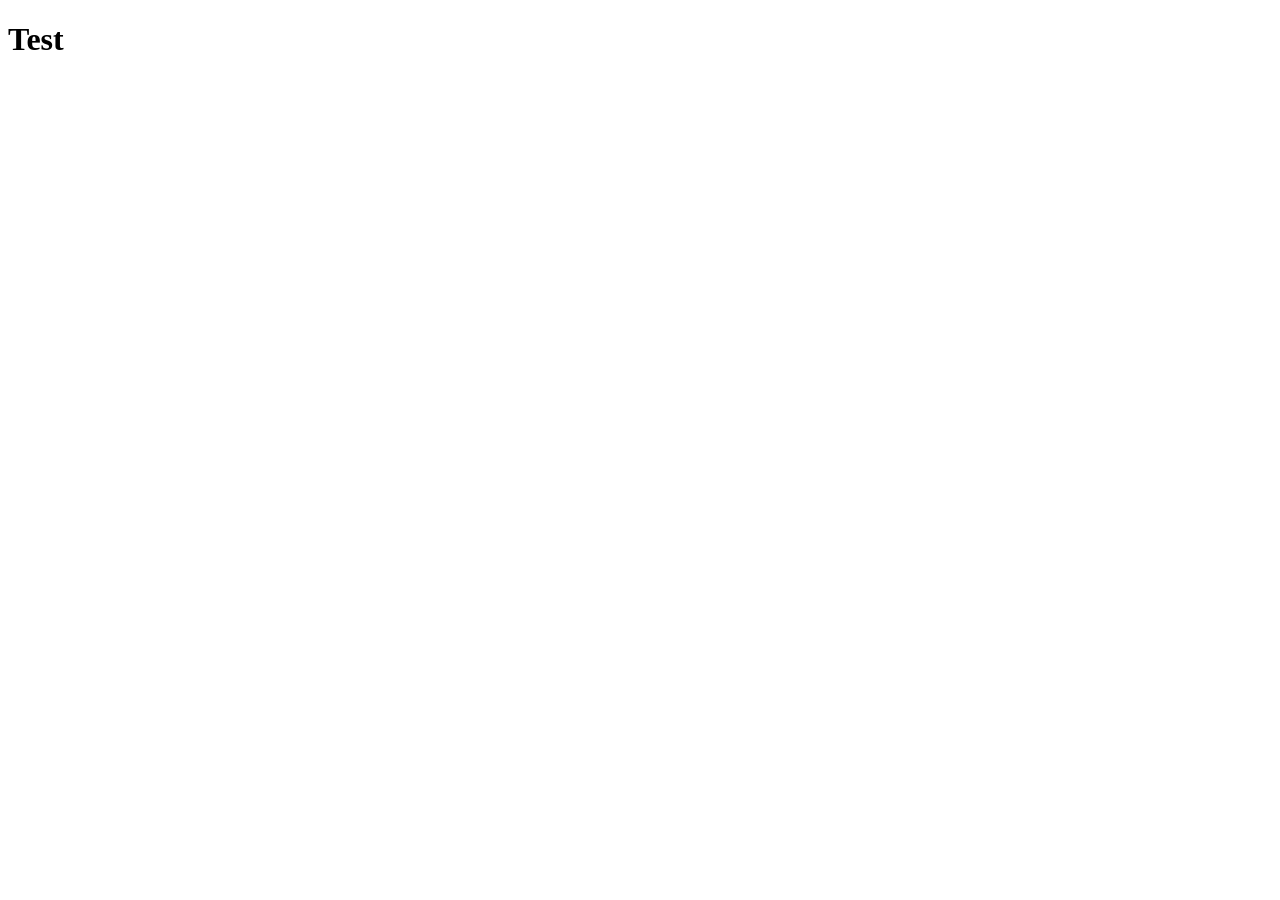
==== index.html @ 747d9a27 "Add initial HTML structure for the website" ====
<!DOCTYPE html>
<html lang="en">
<head>
    <meta charset="UTF-8">
    <meta name="viewport" content="width=device-width, initial-scale=1.0">
    <title>Website</title>
    <link rel="stylesheet" href="style.css">
</head>
<body>
    <h1>Test</h1>
    <script src="script.js"></script>
</body>
</html>
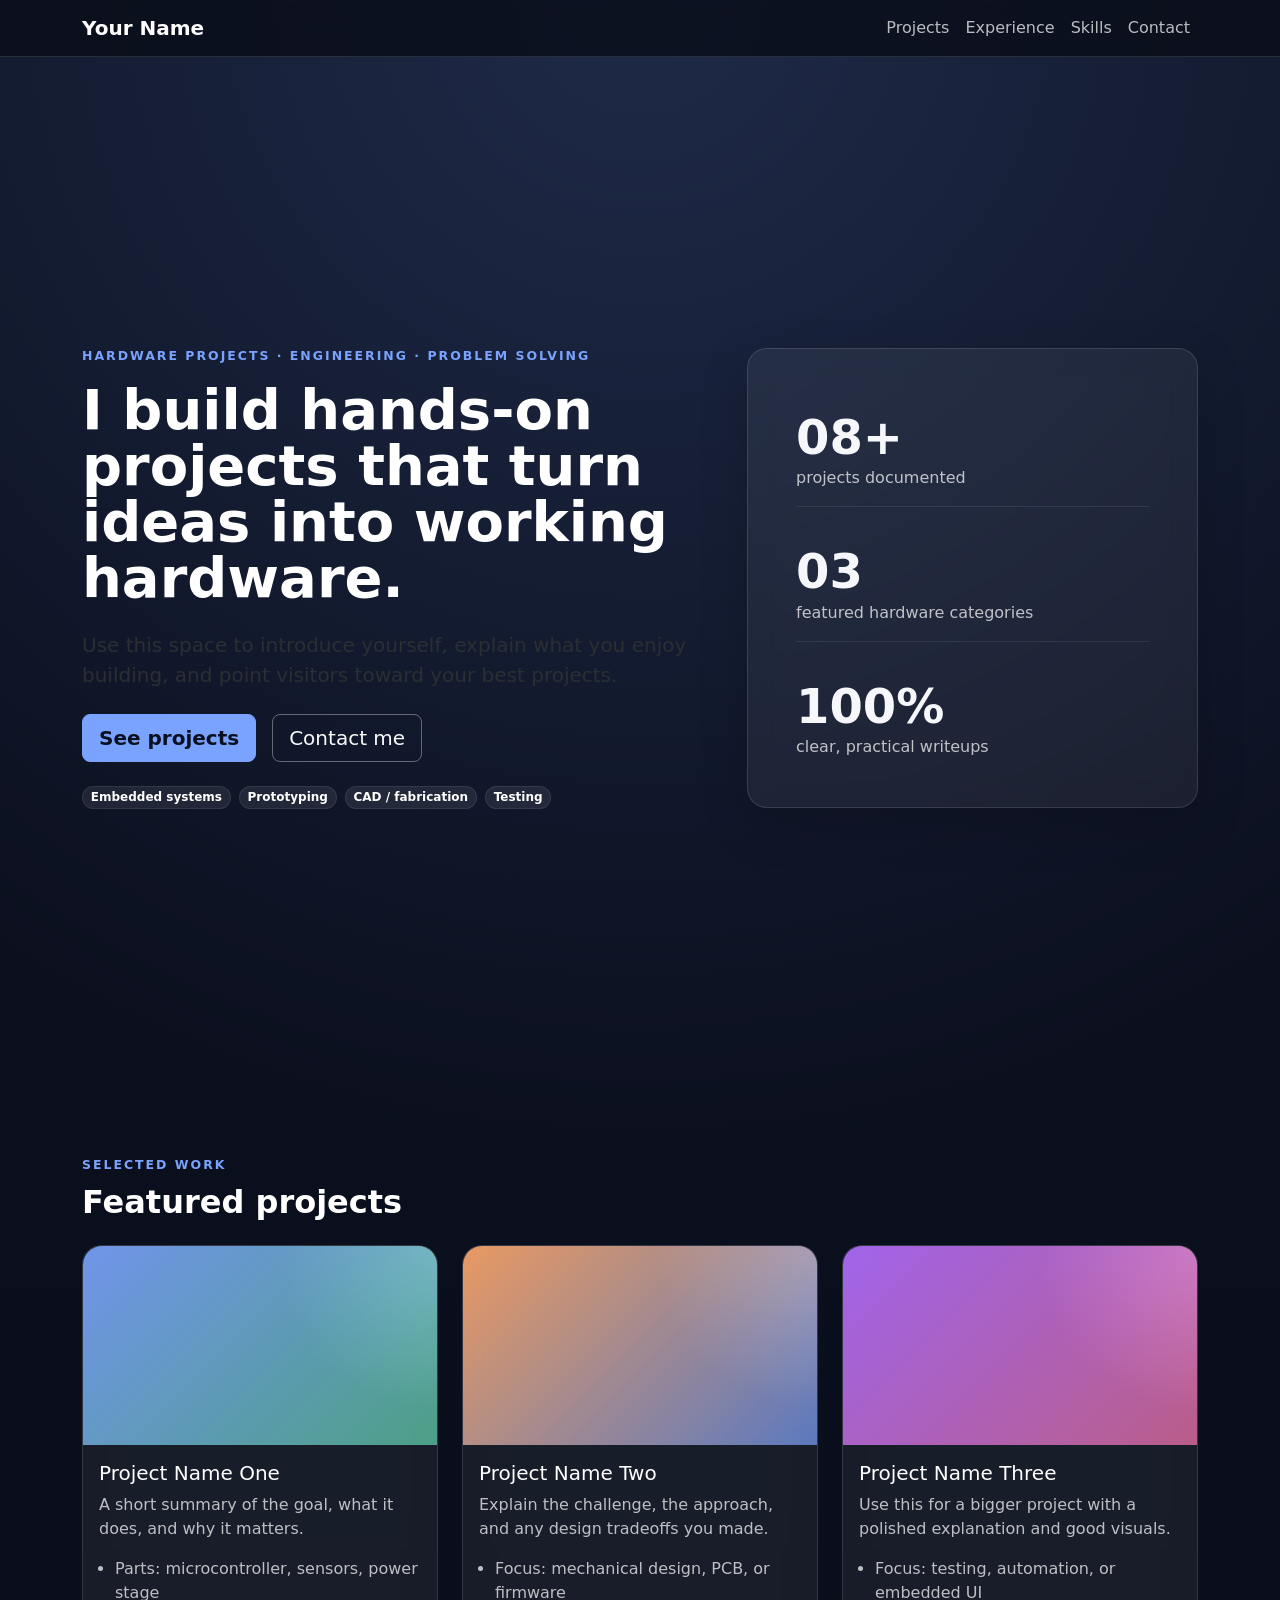
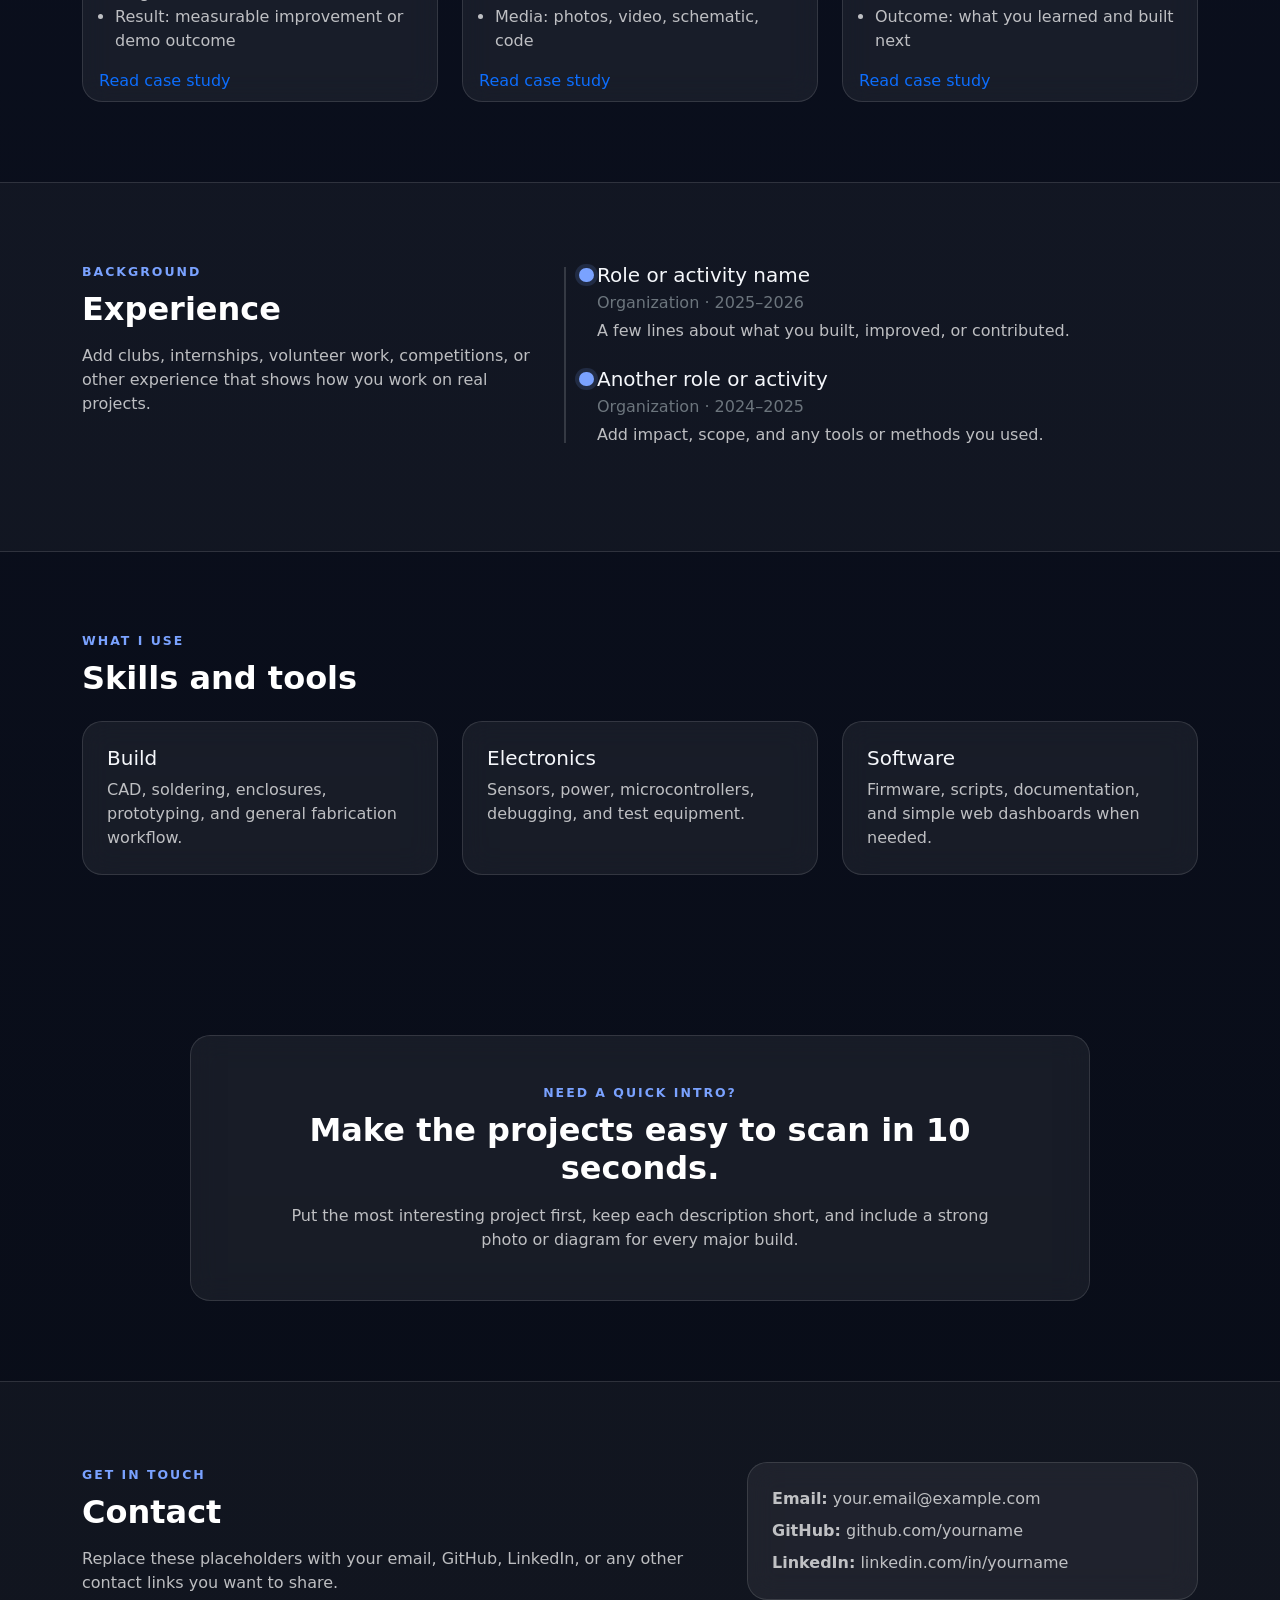
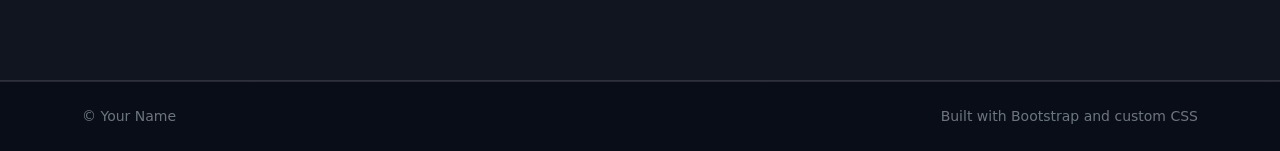
==== commit 70573c47: "Got main template." ====
--- a/index.html
+++ b/index.html
@@ -1,13 +1,253 @@
-<!DOCTYPE html>
+<!doctype html>
 <html lang="en">
+
 <head>
-    <meta charset="UTF-8">
-    <meta name="viewport" content="width=device-width, initial-scale=1.0">
-    <title>Website</title>
-    <link rel="stylesheet" href="style.css">
+  <meta charset="utf-8">
+  <meta name="viewport" content="width=device-width, initial-scale=1">
+  <meta name="description" content="Hardware portfolio template built with Bootstrap">
+  <title>Your Name | Hardware Portfolio</title>
+
+  <link href="https://cdn.jsdelivr.net/npm/bootstrap@5.3.8/dist/css/bootstrap.min.css" rel="stylesheet"
+    integrity="sha384-sRIl4kxILFvY47J16cr9ZwB07vP4J8+LH7qKQnuqkuIAvNWLzeN8tE5YBujZqJLB" crossorigin="anonymous">
+  <link rel="stylesheet" href="style.css">
 </head>
-<body>
-    <h1>Test</h1>
-    <script src="script.js"></script>
+
+<body data-bs-spy="scroll" data-bs-target="#mainNav" data-bs-offset="96" tabindex="0">
+
+  <nav id="mainNav" class="navbar navbar-expand-lg navbar-dark fixed-top portfolio-nav">
+    <div class="container">
+      <a class="navbar-brand fw-semibold" href="#home">Your Name</a>
+      <button class="navbar-toggler" type="button" data-bs-toggle="collapse" data-bs-target="#navMenu"
+        aria-controls="navMenu" aria-expanded="false" aria-label="Toggle navigation">
+        <span class="navbar-toggler-icon"></span>
+      </button>
+      <div class="collapse navbar-collapse" id="navMenu">
+        <ul class="navbar-nav ms-auto mb-2 mb-lg-0">
+          <li class="nav-item"><a class="nav-link" href="#projects">Projects</a></li>
+          <li class="nav-item"><a class="nav-link" href="#experience">Experience</a></li>
+          <li class="nav-item"><a class="nav-link" href="#skills">Skills</a></li>
+          <li class="nav-item"><a class="nav-link" href="#contact">Contact</a></li>
+        </ul>
+      </div>
+    </div>
+  </nav>
+
+  <header id="home" class="hero-section">
+    <div class="container py-5">
+      <div class="row align-items-center min-vh-100 py-5">
+        <div class="col-lg-7">
+          <p class="eyebrow mb-3">Hardware projects · engineering · problem solving</p>
+          <h1 class="display-4 fw-bold lh-1 mb-4">I build hands-on projects that turn ideas into working hardware.</h1>
+          <p class="lead text-secondary-emphasis mb-4">
+            Use this space to introduce yourself, explain what you enjoy building, and point visitors toward your best
+            projects.
+          </p>
+          <div class="d-flex flex-wrap gap-3">
+            <a class="btn btn-primary btn-lg" href="#projects">See projects</a>
+            <a class="btn btn-outline-light btn-lg" href="#contact">Contact me</a>
+          </div>
+          <div class="mt-4 d-flex flex-wrap gap-2">
+            <span class="badge rounded-pill text-bg-dark-soft">Embedded systems</span>
+            <span class="badge rounded-pill text-bg-dark-soft">Prototyping</span>
+            <span class="badge rounded-pill text-bg-dark-soft">CAD / fabrication</span>
+            <span class="badge rounded-pill text-bg-dark-soft">Testing</span>
+          </div>
+        </div>
+        <div class="col-lg-5 mt-5 mt-lg-0">
+          <div class="hero-card p-4 p-md-5 shadow-lg">
+            <div class="mini-stat mb-4">
+              <div class="mini-stat-number">08+</div>
+              <div class="mini-stat-label">projects documented</div>
+            </div>
+            <div class="mini-stat mb-4">
+              <div class="mini-stat-number">03</div>
+              <div class="mini-stat-label">featured hardware categories</div>
+            </div>
+            <div class="mini-stat">
+              <div class="mini-stat-number">100%</div>
+              <div class="mini-stat-label">clear, practical writeups</div>
+            </div>
+          </div>
+        </div>
+      </div>
+    </div>
+  </header>
+
+  <main>
+    <section id="projects" class="section-pad">
+      <div class="container">
+        <div class="section-heading mb-4">
+          <p class="section-kicker mb-2">Selected work</p>
+          <h2 class="fw-bold mb-0">Featured projects</h2>
+        </div>
+
+        <div class="row g-4">
+          <div class="col-md-6 col-lg-4">
+            <article class="card h-100 project-card">
+              <div class="project-thumb thumb-1"></div>
+              <div class="card-body">
+                <h3 class="h5 card-title">Project Name One</h3>
+                <p class="card-text">A short summary of the goal, what it does, and why it matters.</p>
+                <ul class="project-meta">
+                  <li>Parts: microcontroller, sensors, power stage</li>
+                  <li>Result: measurable improvement or demo outcome</li>
+                </ul>
+              </div>
+              <div class="card-footer bg-transparent border-0 pt-0">
+                <a href="#" class="stretched-link text-decoration-none">Read case study</a>
+              </div>
+            </article>
+          </div>
+
+          <div class="col-md-6 col-lg-4">
+            <article class="card h-100 project-card">
+              <div class="project-thumb thumb-2"></div>
+              <div class="card-body">
+                <h3 class="h5 card-title">Project Name Two</h3>
+                <p class="card-text">Explain the challenge, the approach, and any design tradeoffs you made.</p>
+                <ul class="project-meta">
+                  <li>Focus: mechanical design, PCB, or firmware</li>
+                  <li>Media: photos, video, schematic, code</li>
+                </ul>
+              </div>
+              <div class="card-footer bg-transparent border-0 pt-0">
+                <a href="#" class="stretched-link text-decoration-none">Read case study</a>
+              </div>
+            </article>
+          </div>
+
+          <div class="col-md-6 col-lg-4">
+            <article class="card h-100 project-card">
+              <div class="project-thumb thumb-3"></div>
+              <div class="card-body">
+                <h3 class="h5 card-title">Project Name Three</h3>
+                <p class="card-text">Use this for a bigger project with a polished explanation and good visuals.</p>
+                <ul class="project-meta">
+                  <li>Focus: testing, automation, or embedded UI</li>
+                  <li>Outcome: what you learned and built next</li>
+                </ul>
+              </div>
+              <div class="card-footer bg-transparent border-0 pt-0">
+                <a href="#" class="stretched-link text-decoration-none">Read case study</a>
+              </div>
+            </article>
+          </div>
+        </div>
+      </div>
+    </section>
+
+    <section id="experience" class="section-pad section-muted">
+      <div class="container">
+        <div class="row g-4 align-items-start">
+          <div class="col-lg-5">
+            <div class="section-heading mb-3">
+              <p class="section-kicker mb-2">Background</p>
+              <h2 class="fw-bold mb-0">Experience</h2>
+            </div>
+            <p class="mb-0">
+              Add clubs, internships, volunteer work, competitions, or other experience that shows how you work on real
+              projects.
+            </p>
+          </div>
+          <div class="col-lg-7">
+            <div class="timeline">
+              <div class="timeline-item">
+                <div class="timeline-dot"></div>
+                <h3 class="h5 mb-1">Role or activity name</h3>
+                <p class="text-secondary mb-1">Organization · 2025–2026</p>
+                <p class="mb-0">A few lines about what you built, improved, or contributed.</p>
+              </div>
+              <div class="timeline-item">
+                <div class="timeline-dot"></div>
+                <h3 class="h5 mb-1">Another role or activity</h3>
+                <p class="text-secondary mb-1">Organization · 2024–2025</p>
+                <p class="mb-0">Add impact, scope, and any tools or methods you used.</p>
+              </div>
+            </div>
+          </div>
+        </div>
+      </div>
+    </section>
+
+    <section id="skills" class="section-pad">
+      <div class="container">
+        <div class="section-heading mb-4">
+          <p class="section-kicker mb-2">What I use</p>
+          <h2 class="fw-bold mb-0">Skills and tools</h2>
+        </div>
+
+        <div class="row g-4">
+          <div class="col-md-4">
+            <div class="info-card h-100 p-4">
+              <h3 class="h5">Build</h3>
+              <p class="mb-0">CAD, soldering, enclosures, prototyping, and general fabrication workflow.</p>
+            </div>
+          </div>
+          <div class="col-md-4">
+            <div class="info-card h-100 p-4">
+              <h3 class="h5">Electronics</h3>
+              <p class="mb-0">Sensors, power, microcontrollers, debugging, and test equipment.</p>
+            </div>
+          </div>
+          <div class="col-md-4">
+            <div class="info-card h-100 p-4">
+              <h3 class="h5">Software</h3>
+              <p class="mb-0">Firmware, scripts, documentation, and simple web dashboards when needed.</p>
+            </div>
+          </div>
+        </div>
+      </div>
+    </section>
+
+    <section class="section-pad section-cta">
+      <div class="container">
+        <div class="cta-box p-4 p-md-5 text-center">
+          <p class="section-kicker mb-2">Need a quick intro?</p>
+          <h2 class="fw-bold mb-3">Make the projects easy to scan in 10 seconds.</h2>
+          <p class="mb-0 mx-auto cta-text">
+            Put the most interesting project first, keep each description short, and include a strong photo or diagram
+            for every major build.
+          </p>
+        </div>
+      </div>
+    </section>
+
+    <section id="contact" class="section-pad section-muted">
+      <div class="container">
+        <div class="row g-4 align-items-center">
+          <div class="col-lg-7">
+            <div class="section-heading mb-3">
+              <p class="section-kicker mb-2">Get in touch</p>
+              <h2 class="fw-bold mb-0">Contact</h2>
+            </div>
+            <p class="mb-0">
+              Replace these placeholders with your email, GitHub, LinkedIn, or any other contact links you want to
+              share.
+            </p>
+          </div>
+          <div class="col-lg-5">
+            <div class="contact-card p-4">
+              <p class="mb-2"><strong>Email:</strong> your.email@example.com</p>
+              <p class="mb-2"><strong>GitHub:</strong> github.com/yourname</p>
+              <p class="mb-0"><strong>LinkedIn:</strong> linkedin.com/in/yourname</p>
+            </div>
+          </div>
+        </div>
+      </div>
+    </section>
+  </main>
+
+  <footer class="py-4">
+    <div class="container d-flex flex-column flex-md-row justify-content-between gap-2 small text-secondary">
+      <span>© <span id="year"></span> Your Name</span>
+      <span>Built with Bootstrap and custom CSS</span>
+    </div>
+  </footer>
+
+  <script src="https://cdn.jsdelivr.net/npm/bootstrap@5.3.8/dist/js/bootstrap.bundle.min.js"
+    integrity="sha384-FKyoEForCGlyvwx9Hj09JcYn3nv7wiPVlz7YYwJrWVcXK/BmnVDxM+D2scQbITxI"
+    crossorigin="anonymous"></script>
+  <script src="script.js"></script>
 </body>
+
 </html>
--- a/style.css
+++ b/style.css
@@ -0,0 +1,224 @@
+:root {
+  --page-bg: #0b1020;
+  --page-bg-soft: #11182d;
+  --card-bg: rgba(255, 255, 255, 0.06);
+  --card-border: rgba(255, 255, 255, 0.12);
+  --text-soft: rgba(255, 255, 255, 0.72);
+  --accent: #7aa2ff;
+}
+
+html {
+  scroll-behavior: smooth;
+}
+
+body {
+  background:
+    radial-gradient(circle at top, rgba(122, 162, 255, 0.18), transparent 34%),
+    linear-gradient(180deg, var(--page-bg) 0%, #090d18 100%);
+  color: #f5f7fb;
+}
+
+body::selection {
+  background: rgba(122, 162, 255, 0.35);
+}
+
+.portfolio-nav {
+  background: rgba(9, 13, 24, 0.8);
+  backdrop-filter: blur(12px);
+  border-bottom: 1px solid var(--card-border);
+}
+
+.portfolio-nav .nav-link {
+  color: var(--text-soft);
+}
+
+.portfolio-nav .nav-link:hover,
+.portfolio-nav .nav-link.active {
+  color: #fff;
+}
+
+.hero-section {
+  padding-top: 5rem;
+}
+
+.section-pad {
+  padding: 5rem 0;
+}
+
+.section-muted {
+  background: rgba(255, 255, 255, 0.03);
+  border-top: 1px solid var(--card-border);
+  border-bottom: 1px solid var(--card-border);
+}
+
+.section-kicker,
+.eyebrow {
+  text-transform: uppercase;
+  letter-spacing: 0.16em;
+  font-size: 0.78rem;
+  color: var(--accent);
+  font-weight: 700;
+}
+
+.hero-card,
+.info-card,
+.contact-card,
+.cta-box,
+.project-card {
+  background: var(--card-bg);
+  border: 1px solid var(--card-border);
+  border-radius: 1.25rem;
+  color: inherit;
+  backdrop-filter: blur(14px);
+}
+
+.hero-card {
+  min-height: 320px;
+}
+
+.mini-stat {
+  padding: 1rem 0;
+  border-bottom: 1px solid rgba(255, 255, 255, 0.08);
+}
+
+.mini-stat:last-child {
+  border-bottom: none;
+  padding-bottom: 0;
+}
+
+.mini-stat-number {
+  font-size: clamp(2rem, 4vw, 3rem);
+  font-weight: 800;
+  line-height: 1;
+}
+
+.mini-stat-label {
+  color: var(--text-soft);
+  margin-top: 0.35rem;
+}
+
+.text-bg-dark-soft {
+  background: rgba(255, 255, 255, 0.08) !important;
+  color: #fff !important;
+  border: 1px solid rgba(255, 255, 255, 0.08);
+}
+
+.project-card {
+  overflow: hidden;
+  transition: transform 0.2s ease, border-color 0.2s ease;
+}
+
+.project-card:hover {
+  transform: translateY(-4px);
+  border-color: rgba(122, 162, 255, 0.4);
+}
+
+.project-thumb {
+  aspect-ratio: 16 / 9;
+  background-size: cover;
+  background-position: center;
+}
+
+.thumb-1 {
+  background-image:
+    linear-gradient(135deg, rgba(122, 162, 255, 0.9), rgba(101, 216, 174, 0.7)),
+    radial-gradient(circle at top right, rgba(255, 255, 255, 0.5), transparent 40%);
+}
+
+.thumb-2 {
+  background-image:
+    linear-gradient(135deg, rgba(255, 167, 104, 0.9), rgba(122, 162, 255, 0.7)),
+    radial-gradient(circle at top right, rgba(255, 255, 255, 0.5), transparent 40%);
+}
+
+.thumb-3 {
+  background-image:
+    linear-gradient(135deg, rgba(176, 108, 255, 0.9), rgba(255, 122, 179, 0.7)),
+    radial-gradient(circle at top right, rgba(255, 255, 255, 0.5), transparent 40%);
+}
+
+.card-title,
+h1,
+h2,
+h3 {
+  color: #fff;
+}
+
+.card-text,
+p,
+li {
+  color: var(--text-soft);
+}
+
+.project-meta {
+  padding-left: 1rem;
+  margin-bottom: 0;
+}
+
+.timeline {
+  position: relative;
+  padding-left: 1.5rem;
+}
+
+.timeline::before {
+  content: "";
+  position: absolute;
+  left: 0.45rem;
+  top: 0.25rem;
+  bottom: 0.25rem;
+  width: 2px;
+  background: rgba(255, 255, 255, 0.15);
+}
+
+.timeline-item {
+  position: relative;
+  padding-left: 1rem;
+  margin-bottom: 1.5rem;
+}
+
+.timeline-dot {
+  position: absolute;
+  left: -0.1rem;
+  top: 0.3rem;
+  width: 0.9rem;
+  height: 0.9rem;
+  border-radius: 999px;
+  background: var(--accent);
+  box-shadow: 0 0 0 0.25rem rgba(122, 162, 255, 0.15);
+}
+
+.section-cta .cta-box {
+  max-width: 900px;
+  margin: 0 auto;
+}
+
+.cta-text {
+  max-width: 700px;
+}
+
+.contact-card {
+  min-height: 100%;
+}
+
+.btn-primary {
+  --bs-btn-bg: #7aa2ff;
+  --bs-btn-border-color: #7aa2ff;
+  --bs-btn-hover-bg: #5e8eff;
+  --bs-btn-hover-border-color: #5e8eff;
+  --bs-btn-color: #09101f;
+  --bs-btn-hover-color: #09101f;
+  font-weight: 700;
+}
+
+.btn-outline-light {
+  border-color: rgba(255, 255, 255, 0.35);
+}
+
+.btn-outline-light:hover {
+  background: #fff;
+  color: #09101f;
+}
+
+footer {
+  border-top: 1px solid var(--card-border);
+}
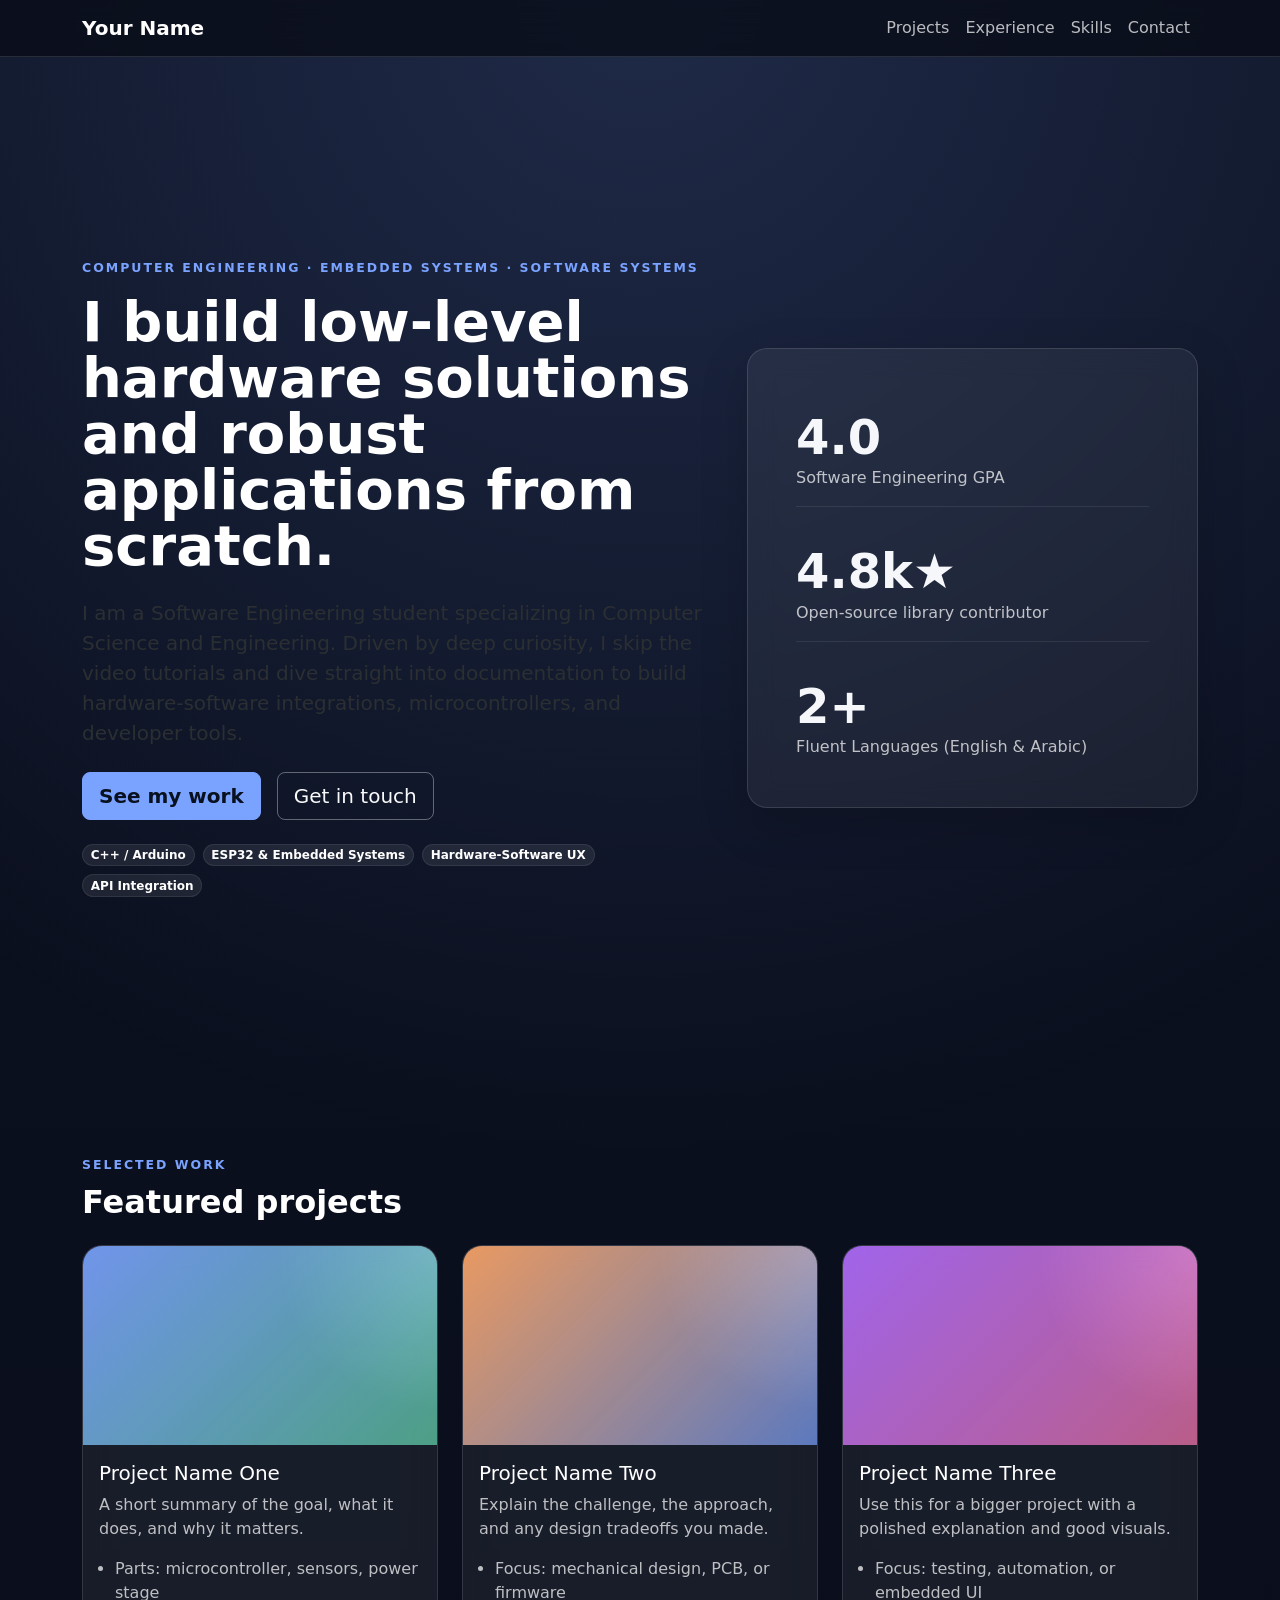
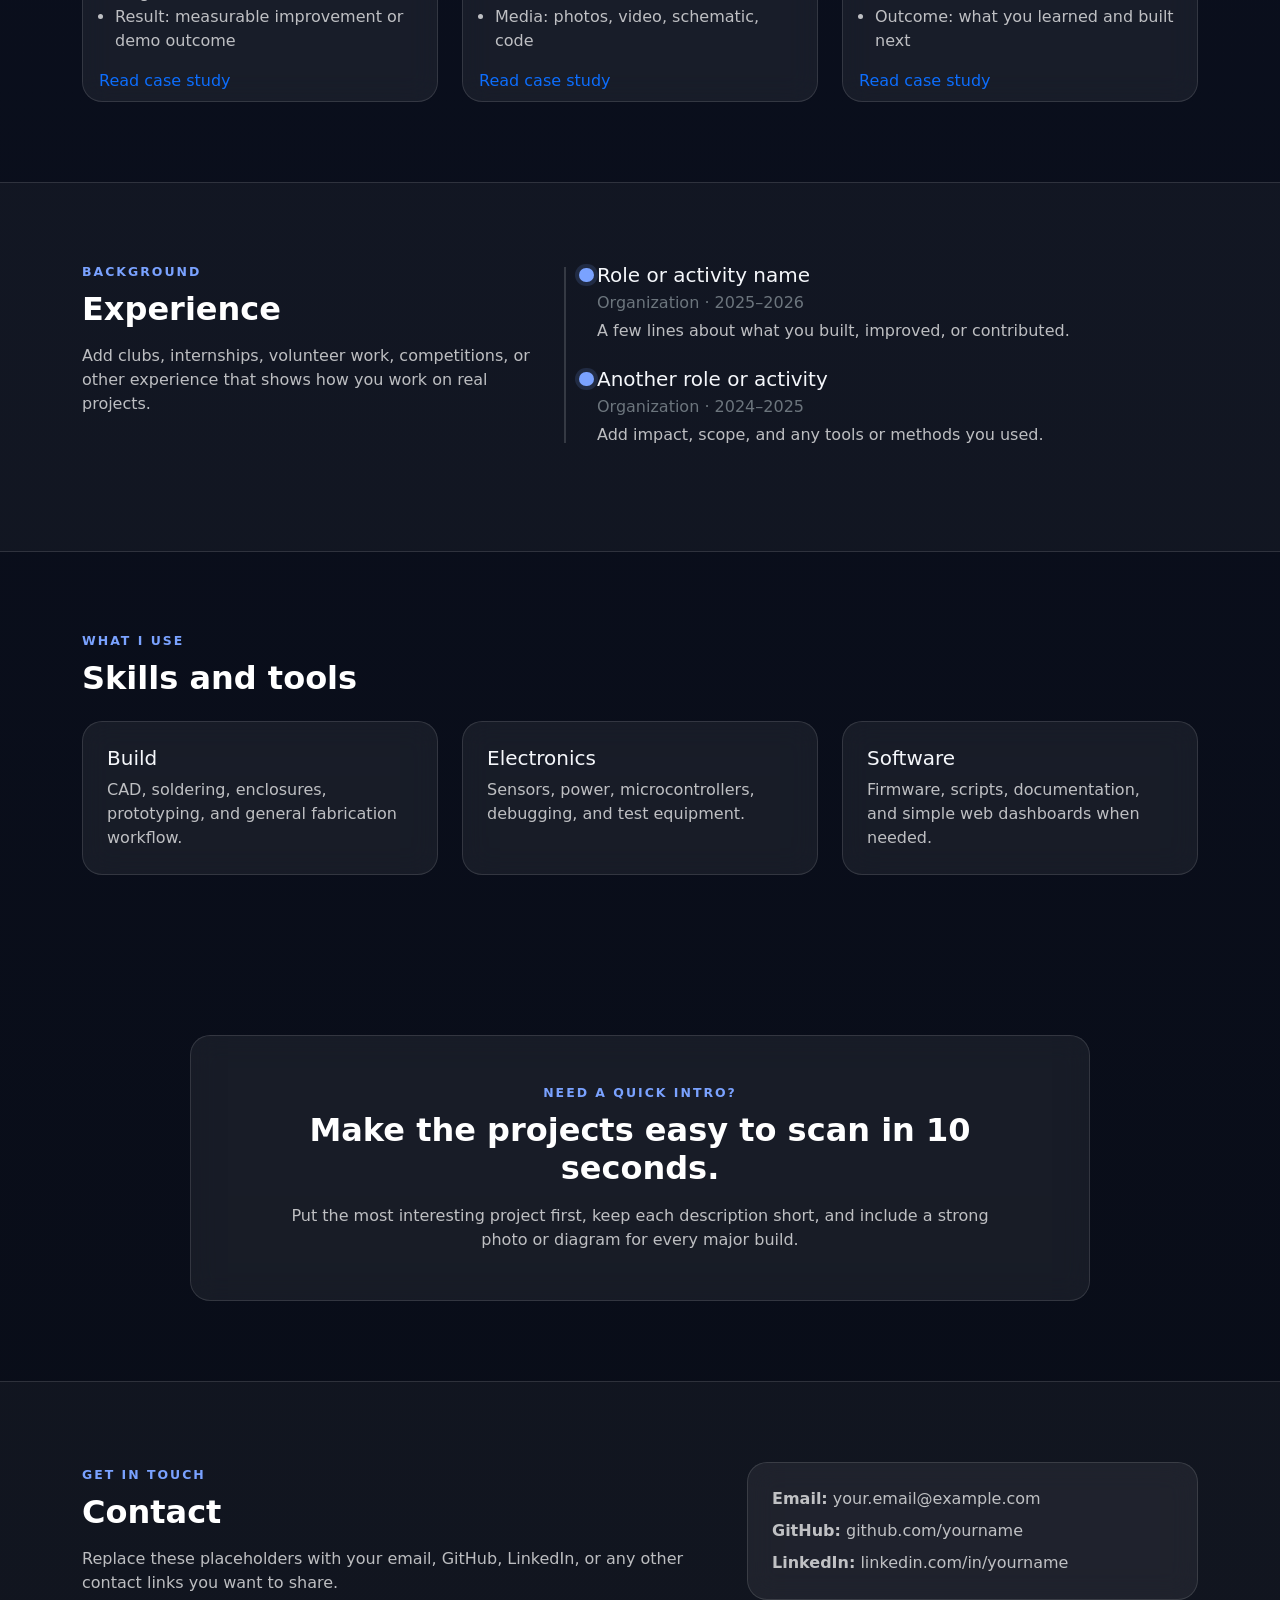
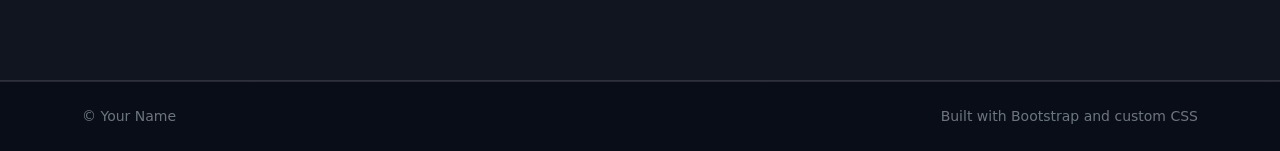
==== commit 2f3c76fc: "modified header to be for me." ====
--- a/index.html
+++ b/index.html
@@ -36,36 +36,38 @@
     <div class="container py-5">
       <div class="row align-items-center min-vh-100 py-5">
         <div class="col-lg-7">
-          <p class="eyebrow mb-3">Hardware projects · engineering · problem solving</p>
-          <h1 class="display-4 fw-bold lh-1 mb-4">I build hands-on projects that turn ideas into working hardware.</h1>
+          <p class="eyebrow mb-3">Computer Engineering · Embedded Systems · Software Systems</p>
+          <h1 class="display-4 fw-bold lh-1 mb-4">I build low-level hardware solutions and robust applications from
+            scratch.</h1>
           <p class="lead text-secondary-emphasis mb-4">
-            Use this space to introduce yourself, explain what you enjoy building, and point visitors toward your best
-            projects.
+            I am a Software Engineering student specializing in Computer Science and Engineering. Driven by deep
+            curiosity, I skip the video tutorials and dive straight into documentation to build hardware-software
+            integrations, microcontrollers, and developer tools.
           </p>
           <div class="d-flex flex-wrap gap-3">
-            <a class="btn btn-primary btn-lg" href="#projects">See projects</a>
-            <a class="btn btn-outline-light btn-lg" href="#contact">Contact me</a>
+            <a class="btn btn-primary btn-lg" href="#projects">See my work</a>
+            <a class="btn btn-outline-light btn-lg" href="#contact">Get in touch</a>
           </div>
           <div class="mt-4 d-flex flex-wrap gap-2">
-            <span class="badge rounded-pill text-bg-dark-soft">Embedded systems</span>
-            <span class="badge rounded-pill text-bg-dark-soft">Prototyping</span>
-            <span class="badge rounded-pill text-bg-dark-soft">CAD / fabrication</span>
-            <span class="badge rounded-pill text-bg-dark-soft">Testing</span>
+            <span class="badge rounded-pill text-bg-dark-soft">C++ / Arduino</span>
+            <span class="badge rounded-pill text-bg-dark-soft">ESP32 & Embedded Systems</span>
+            <span class="badge rounded-pill text-bg-dark-soft">Hardware-Software UX</span>
+            <span class="badge rounded-pill text-bg-dark-soft">API Integration</span>
           </div>
         </div>
         <div class="col-lg-5 mt-5 mt-lg-0">
           <div class="hero-card p-4 p-md-5 shadow-lg">
             <div class="mini-stat mb-4">
-              <div class="mini-stat-number">08+</div>
-              <div class="mini-stat-label">projects documented</div>
+              <div class="mini-stat-number">4.0</div>
+              <div class="mini-stat-label">Software Engineering GPA</div>
             </div>
             <div class="mini-stat mb-4">
-              <div class="mini-stat-number">03</div>
-              <div class="mini-stat-label">featured hardware categories</div>
+              <div class="mini-stat-number">4.8k★</div>
+              <div class="mini-stat-label">Open-source library contributor</div>
             </div>
             <div class="mini-stat">
-              <div class="mini-stat-number">100%</div>
-              <div class="mini-stat-label">clear, practical writeups</div>
+              <div class="mini-stat-number">2+</div>
+              <div class="mini-stat-label">Fluent Languages (English & Arabic)</div>
             </div>
           </div>
         </div>
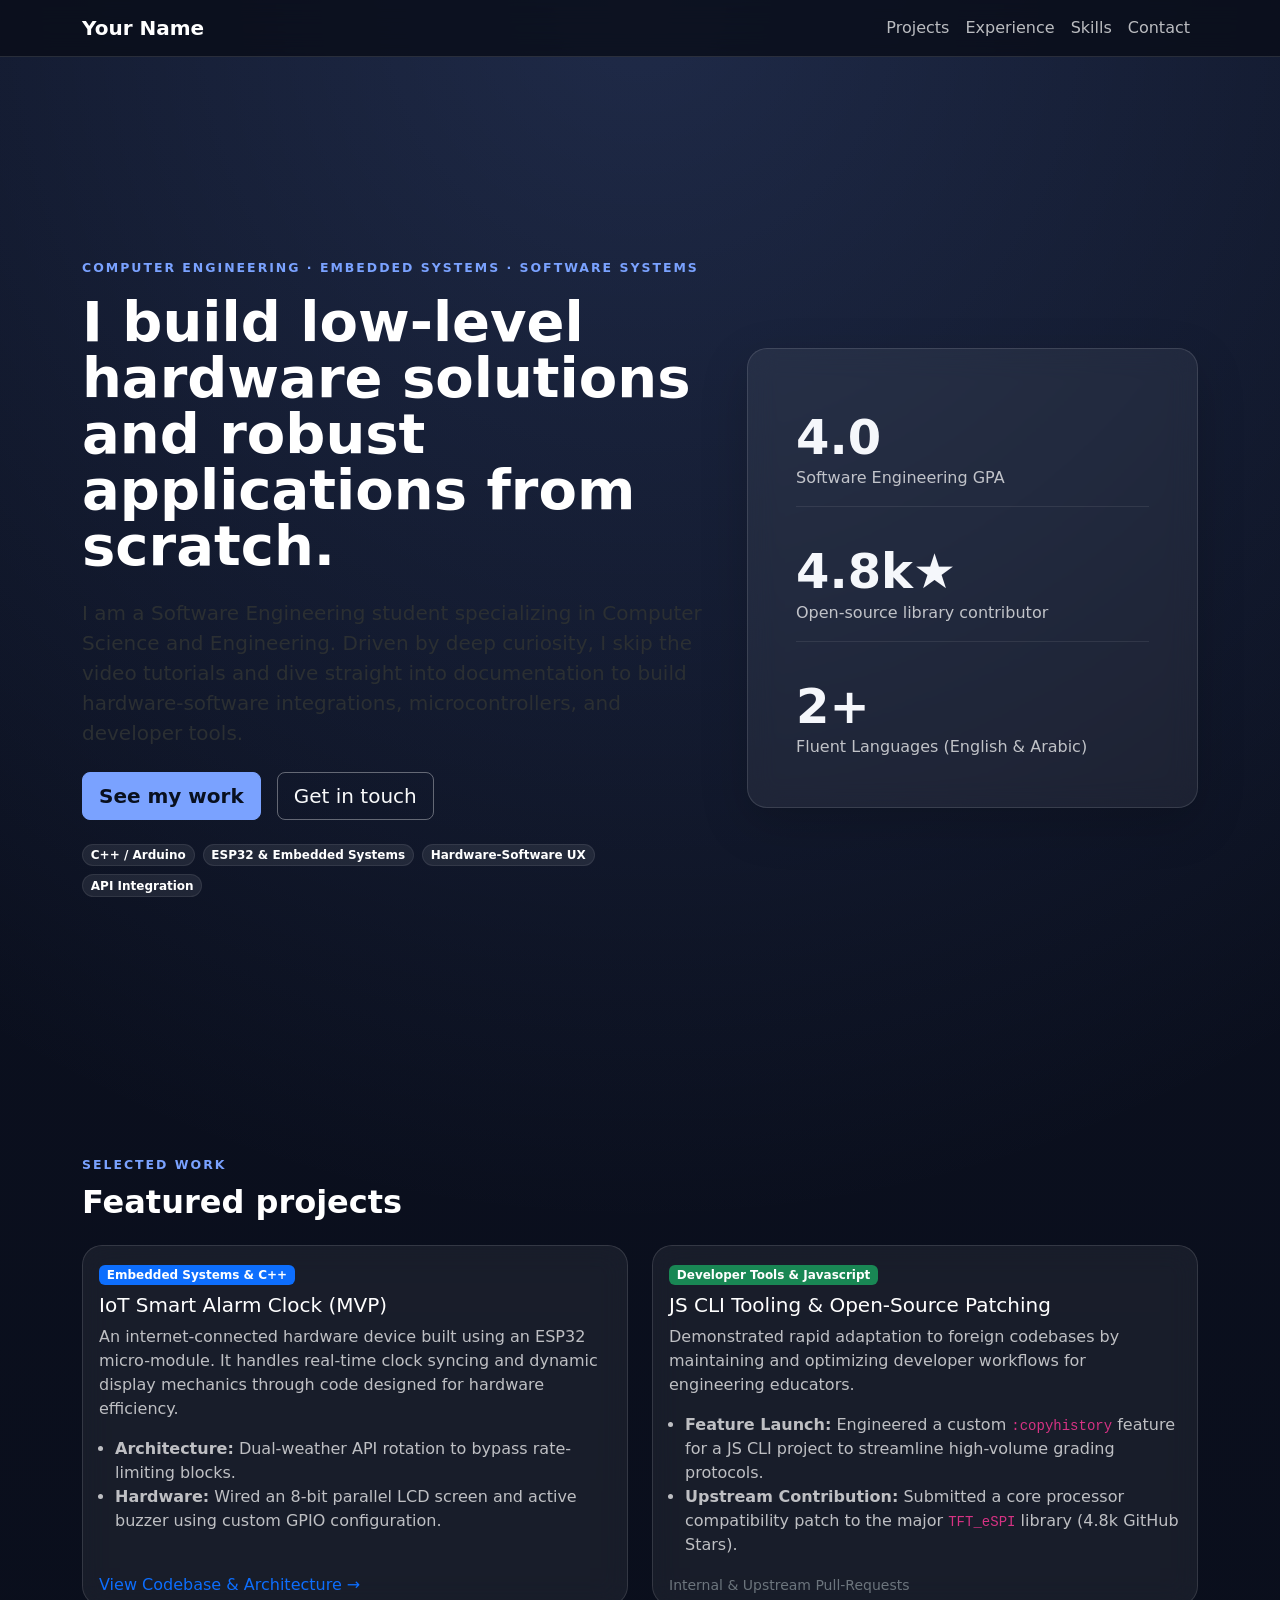
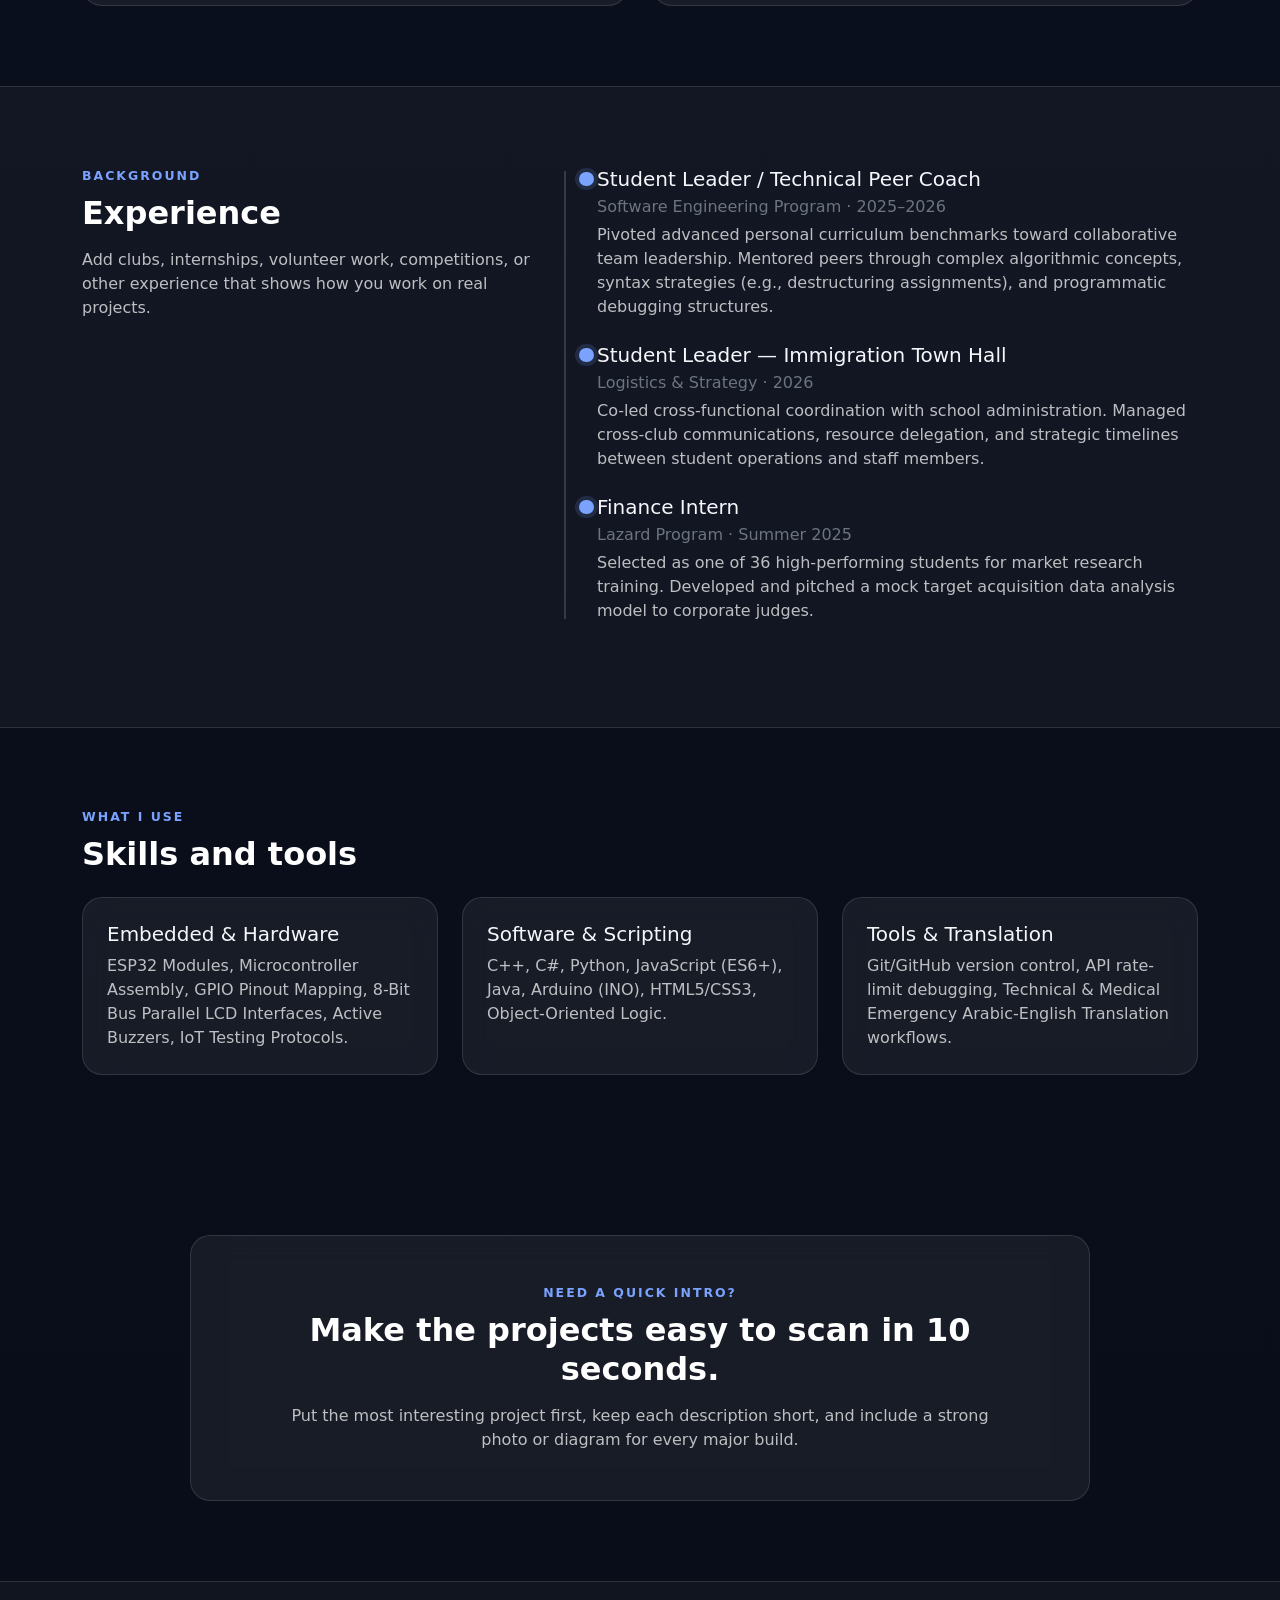
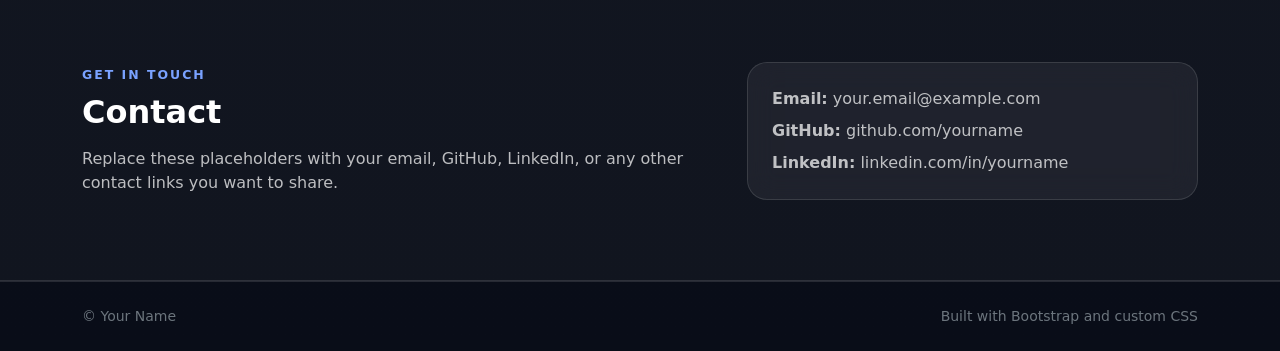
==== commit e6e65736: "modified projects, experience, and skills to be for me." ====
--- a/index.html
+++ b/index.html
@@ -84,57 +84,50 @@
         </div>
 
         <div class="row g-4">
-          <div class="col-md-6 col-lg-4">
+          <!-- Project 1: Smart Alarm Clock -->
+          <div class="col-md-6 col-lg-6">
             <article class="card h-100 project-card">
-              <div class="project-thumb thumb-1"></div>
               <div class="card-body">
-                <h3 class="h5 card-title">Project Name One</h3>
-                <p class="card-text">A short summary of the goal, what it does, and why it matters.</p>
+                <span class="badge text-bg-primary mb-2">Embedded Systems & C++</span>
+                <h3 class="h5 card-title">IoT Smart Alarm Clock (MVP)</h3>
+                <p class="card-text">An internet-connected hardware device built using an ESP32 micro-module. It handles
+                  real-time clock syncing and dynamic display mechanics through code designed for hardware efficiency.
+                </p>
                 <ul class="project-meta">
-                  <li>Parts: microcontroller, sensors, power stage</li>
-                  <li>Result: measurable improvement or demo outcome</li>
+                  <li><strong>Architecture:</strong> Dual-weather API rotation to bypass rate-limiting blocks.</li>
+                  <li><strong>Hardware:</strong> Wired an 8-bit parallel LCD screen and active buzzer using custom GPIO
+                    configuration.</li>
                 </ul>
               </div>
               <div class="card-footer bg-transparent border-0 pt-0">
-                <a href="#" class="stretched-link text-decoration-none">Read case study</a>
+                <a href="https://github.com/abdelrahmane7200/sep11-freedom-project" target="_blank"
+                  class="stretched-link text-decoration-none">View Codebase & Architecture →</a>
               </div>
             </article>
           </div>
 
-          <div class="col-md-6 col-lg-4">
+          <!-- Project 2: CLI Open Source Work -->
+          <div class="col-md-6 col-lg-6">
             <article class="card h-100 project-card">
-              <div class="project-thumb thumb-2"></div>
               <div class="card-body">
-                <h3 class="h5 card-title">Project Name Two</h3>
-                <p class="card-text">Explain the challenge, the approach, and any design tradeoffs you made.</p>
+                <span class="badge text-bg-success mb-2">Developer Tools & Javascript</span>
+                <h3 class="h5 card-title">JS CLI Tooling & Open-Source Patching</h3>
+                <p class="card-text">Demonstrated rapid adaptation to foreign codebases by maintaining and optimizing
+                  developer workflows for engineering educators.</p>
                 <ul class="project-meta">
-                  <li>Focus: mechanical design, PCB, or firmware</li>
-                  <li>Media: photos, video, schematic, code</li>
+                  <li><strong>Feature Launch:</strong> Engineered a custom <code>:copyhistory</code> feature for a JS
+                    CLI project to streamline high-volume grading protocols.</li>
+                  <li><strong>Upstream Contribution:</strong> Submitted a core processor compatibility patch to the
+                    major <code>TFT_eSPI</code> library (4.8k GitHub Stars).</li>
                 </ul>
               </div>
               <div class="card-footer bg-transparent border-0 pt-0">
-                <a href="#" class="stretched-link text-decoration-none">Read case study</a>
+                <span class="text-secondary small">Internal & Upstream Pull-Requests</span>
               </div>
             </article>
           </div>
-
-          <div class="col-md-6 col-lg-4">
-            <article class="card h-100 project-card">
-              <div class="project-thumb thumb-3"></div>
-              <div class="card-body">
-                <h3 class="h5 card-title">Project Name Three</h3>
-                <p class="card-text">Use this for a bigger project with a polished explanation and good visuals.</p>
-                <ul class="project-meta">
-                  <li>Focus: testing, automation, or embedded UI</li>
-                  <li>Outcome: what you learned and built next</li>
-                </ul>
-              </div>
-              <div class="card-footer bg-transparent border-0 pt-0">
-                <a href="#" class="stretched-link text-decoration-none">Read case study</a>
-              </div>
-            </article>
-          </div>
-        </div>
+        </div>
+      </div>
       </div>
     </section>
 
@@ -155,15 +148,26 @@
             <div class="timeline">
               <div class="timeline-item">
                 <div class="timeline-dot"></div>
-                <h3 class="h5 mb-1">Role or activity name</h3>
-                <p class="text-secondary mb-1">Organization · 2025–2026</p>
-                <p class="mb-0">A few lines about what you built, improved, or contributed.</p>
+                <h3 class="h5 mb-1">Student Leader / Technical Peer Coach</h3>
+                <p class="text-secondary mb-1">Software Engineering Program · 2025–2026</p>
+                <p class="mb-0">Pivoted advanced personal curriculum benchmarks toward collaborative team leadership.
+                  Mentored peers through complex algorithmic concepts, syntax strategies (e.g., destructuring
+                  assignments), and programmatic debugging structures.</p>
               </div>
               <div class="timeline-item">
                 <div class="timeline-dot"></div>
-                <h3 class="h5 mb-1">Another role or activity</h3>
-                <p class="text-secondary mb-1">Organization · 2024–2025</p>
-                <p class="mb-0">Add impact, scope, and any tools or methods you used.</p>
+                <h3 class="h5 mb-1">Student Leader — Immigration Town Hall</h3>
+                <p class="text-secondary mb-1">Logistics & Strategy · 2026</p>
+                <p class="mb-0">Co-led cross-functional coordination with school administration. Managed cross-club
+                  communications, resource delegation, and strategic timelines between student operations and staff
+                  members.</p>
+              </div>
+              <div class="timeline-item">
+                <div class="timeline-dot"></div>
+                <h3 class="h5 mb-1">Finance Intern</h3>
+                <p class="text-secondary mb-1">Lazard Program · Summer 2025</p>
+                <p class="mb-0">Selected as one of 36 high-performing students for market research training. Developed
+                  and pitched a mock target acquisition data analysis model to corporate judges.</p>
               </div>
             </div>
           </div>
@@ -181,23 +185,27 @@
         <div class="row g-4">
           <div class="col-md-4">
             <div class="info-card h-100 p-4">
-              <h3 class="h5">Build</h3>
-              <p class="mb-0">CAD, soldering, enclosures, prototyping, and general fabrication workflow.</p>
+              <h3 class="h5">Embedded & Hardware</h3>
+              <p class="mb-0">ESP32 Modules, Microcontroller Assembly, GPIO Pinout Mapping, 8-Bit Bus Parallel LCD
+                Interfaces, Active Buzzers, IoT Testing Protocols.</p>
             </div>
           </div>
           <div class="col-md-4">
             <div class="info-card h-100 p-4">
-              <h3 class="h5">Electronics</h3>
-              <p class="mb-0">Sensors, power, microcontrollers, debugging, and test equipment.</p>
+              <h3 class="h5">Software & Scripting</h3>
+              <p class="mb-0">C++, C#, Python, JavaScript (ES6+), Java, Arduino (INO), HTML5/CSS3, Object-Oriented
+                Logic.</p>
             </div>
           </div>
           <div class="col-md-4">
             <div class="info-card h-100 p-4">
-              <h3 class="h5">Software</h3>
-              <p class="mb-0">Firmware, scripts, documentation, and simple web dashboards when needed.</p>
-            </div>
-          </div>
-        </div>
+              <h3 class="h5">Tools & Translation</h3>
+              <p class="mb-0">Git/GitHub version control, API rate-limit debugging, Technical & Medical Emergency
+                Arabic-English Translation workflows.</p>
+            </div>
+          </div>
+        </div>
+      </div>
       </div>
     </section>
 
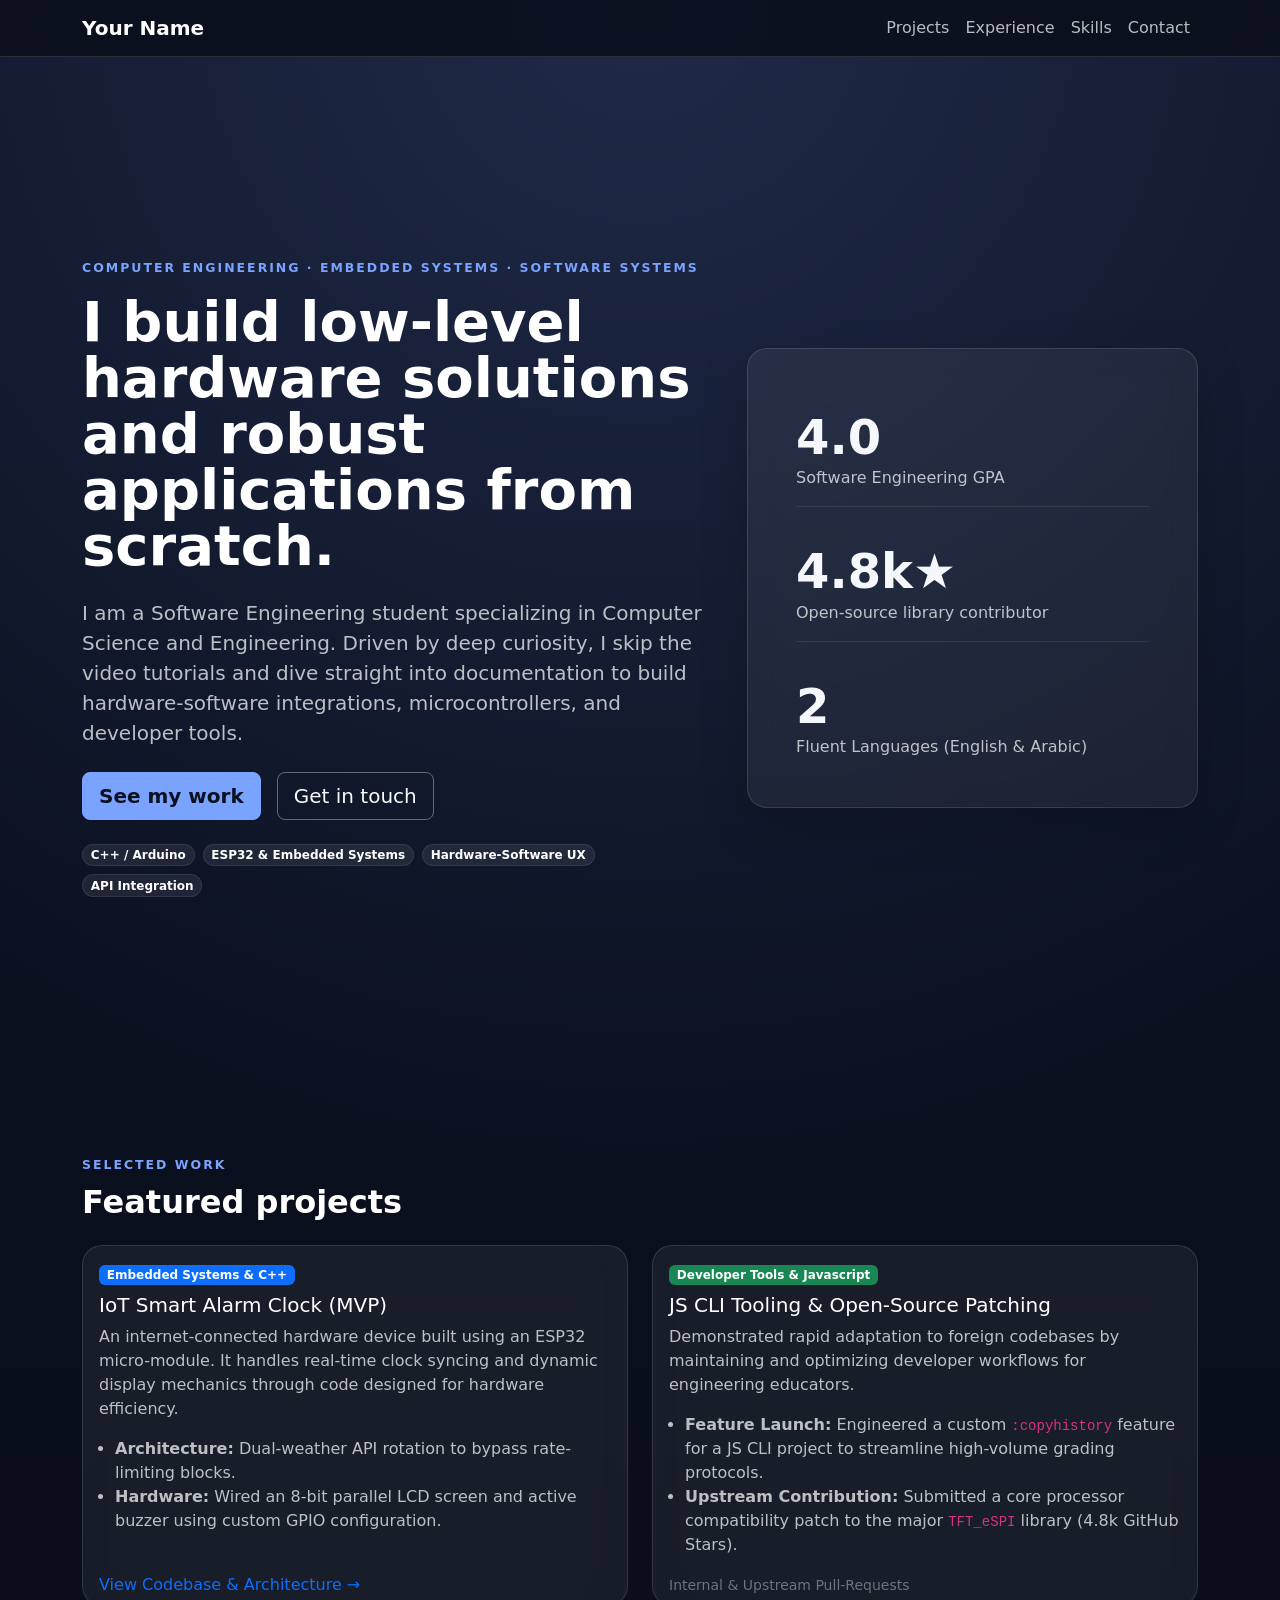
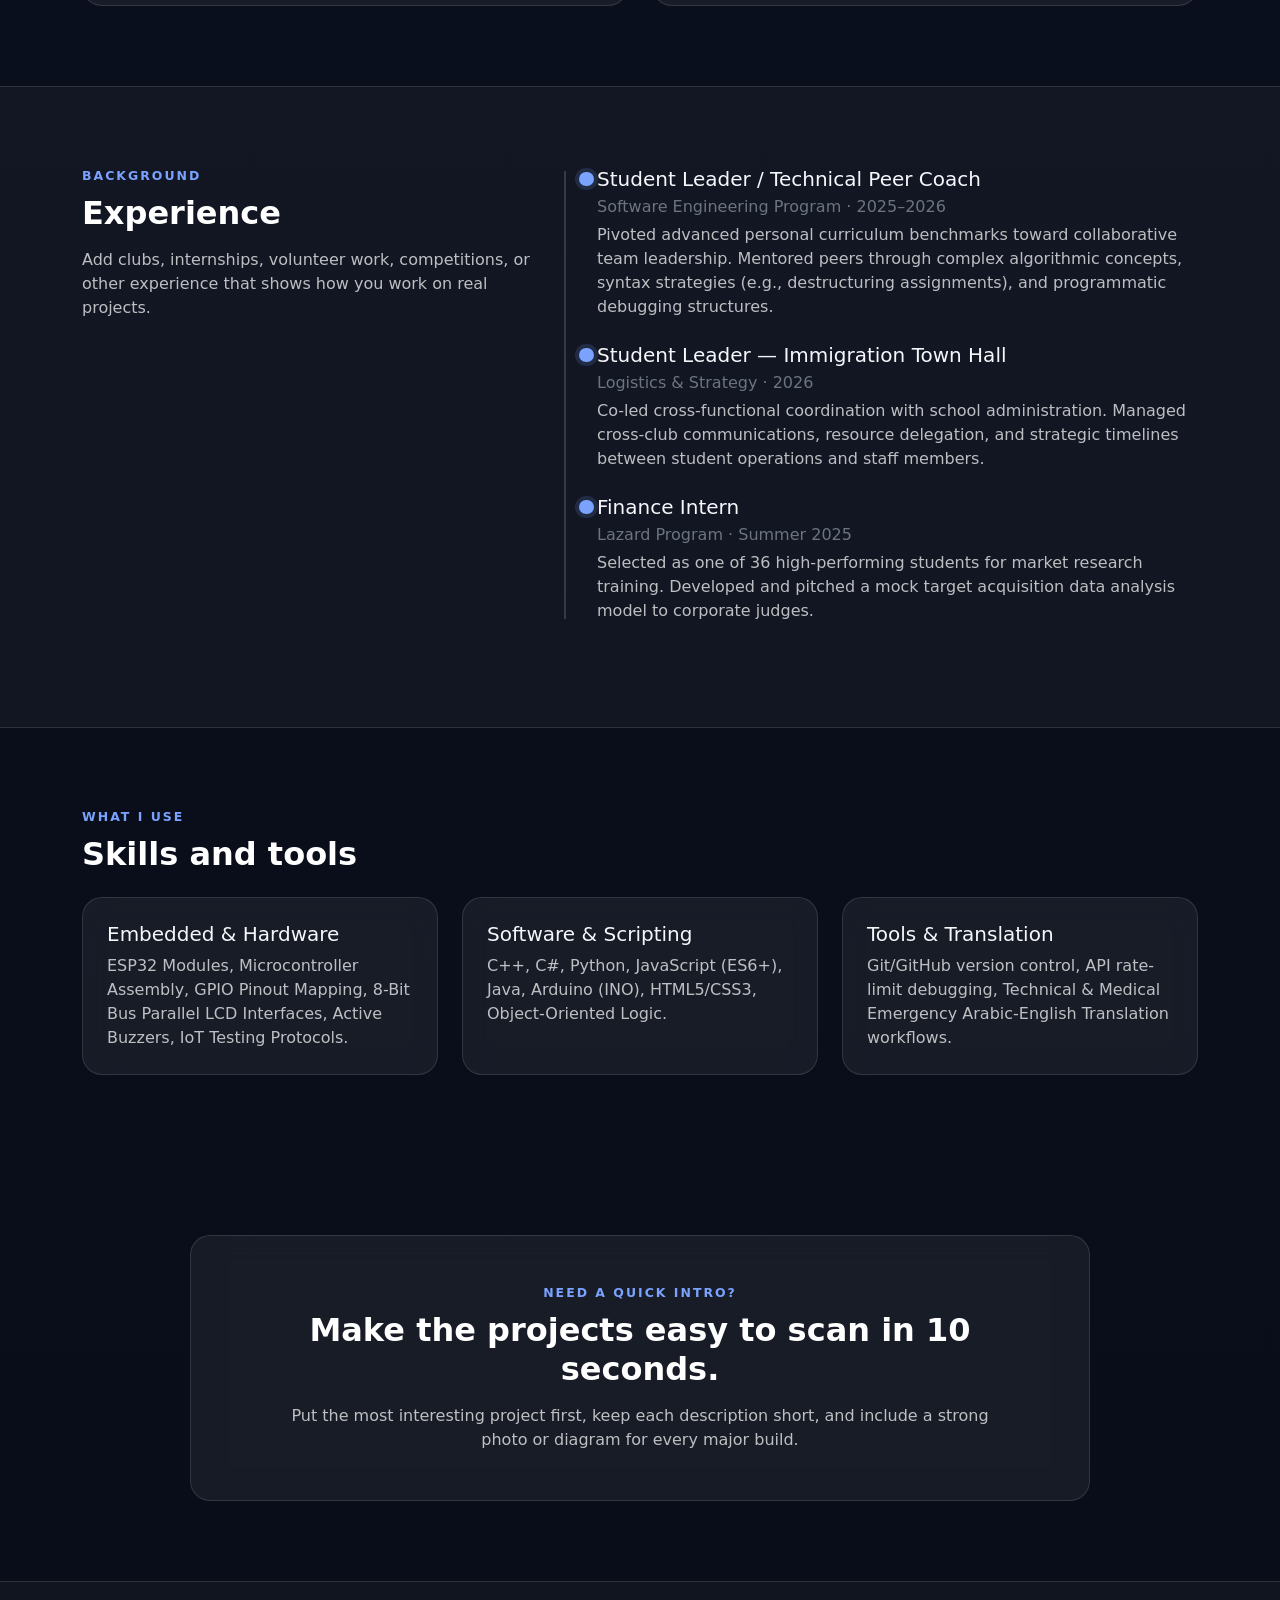
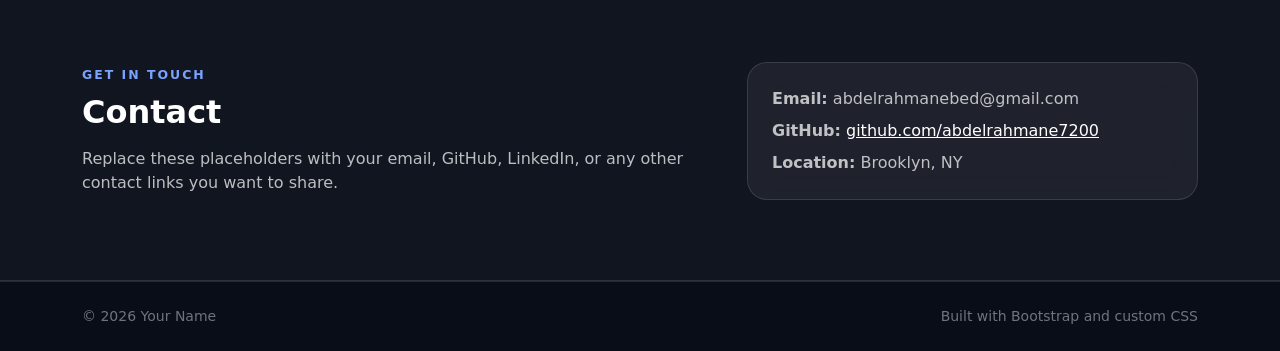
==== commit 206ba202: "Made sure the script.js handles the copyright. Changed color for description as it was hard to read." ====
--- a/index.html
+++ b/index.html
@@ -39,7 +39,7 @@
           <p class="eyebrow mb-3">Computer Engineering · Embedded Systems · Software Systems</p>
           <h1 class="display-4 fw-bold lh-1 mb-4">I build low-level hardware solutions and robust applications from
             scratch.</h1>
-          <p class="lead text-secondary-emphasis mb-4">
+          <p class="lead mb-4">
             I am a Software Engineering student specializing in Computer Science and Engineering. Driven by deep
             curiosity, I skip the video tutorials and dive straight into documentation to build hardware-software
             integrations, microcontrollers, and developer tools.
@@ -66,7 +66,7 @@
               <div class="mini-stat-label">Open-source library contributor</div>
             </div>
             <div class="mini-stat">
-              <div class="mini-stat-number">2+</div>
+              <div class="mini-stat-number">2</div>
               <div class="mini-stat-label">Fluent Languages (English & Arabic)</div>
             </div>
           </div>
@@ -237,9 +237,10 @@
           </div>
           <div class="col-lg-5">
             <div class="contact-card p-4">
-              <p class="mb-2"><strong>Email:</strong> your.email@example.com</p>
-              <p class="mb-2"><strong>GitHub:</strong> github.com/yourname</p>
-              <p class="mb-0"><strong>LinkedIn:</strong> linkedin.com/in/yourname</p>
+              <p class="mb-2"><strong>Email:</strong> abdelrahmanebed@gmail.com</p>
+              <p class="mb-2"><strong>GitHub:</strong> <a href="https://github.com/abdelrahmane7200"
+                  class="text-white">github.com/abdelrahmane7200</a></p>
+              <p class="mb-0"><strong>Location:</strong> Brooklyn, NY</p>
             </div>
           </div>
         </div>
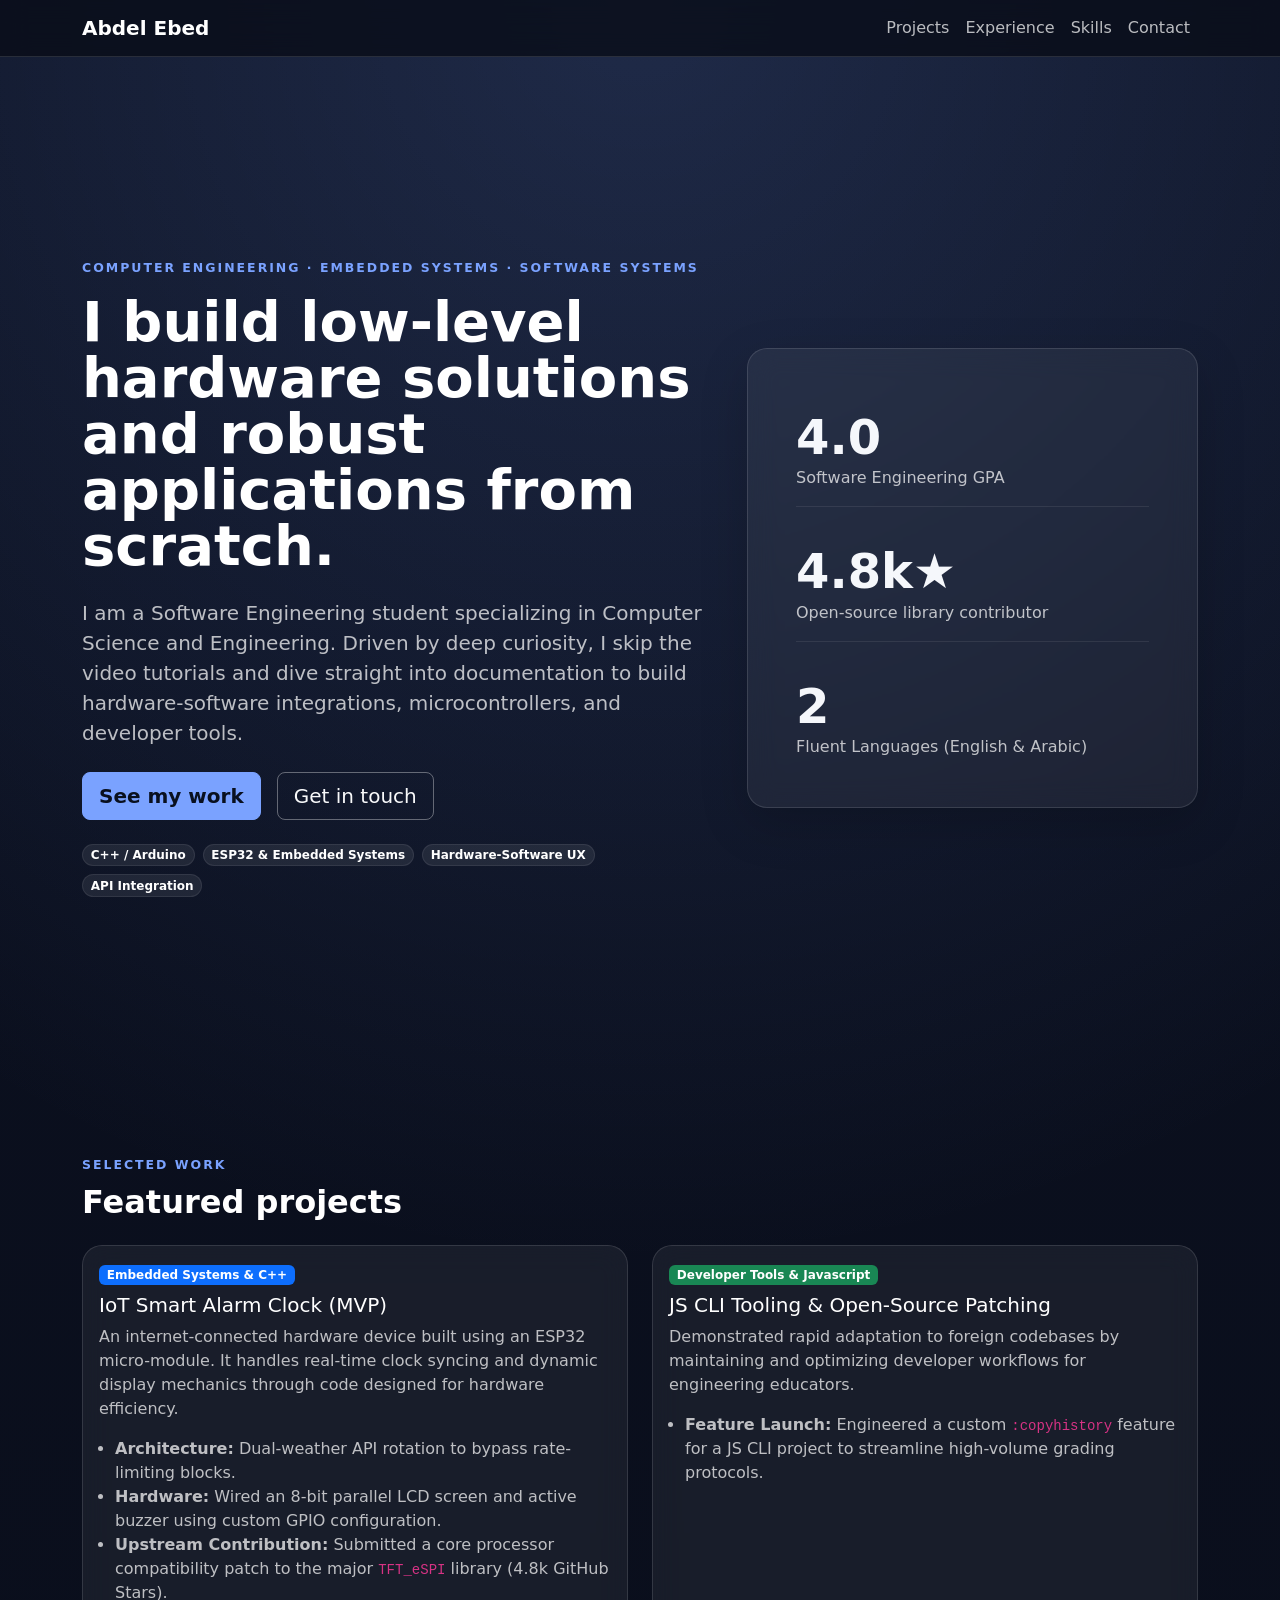
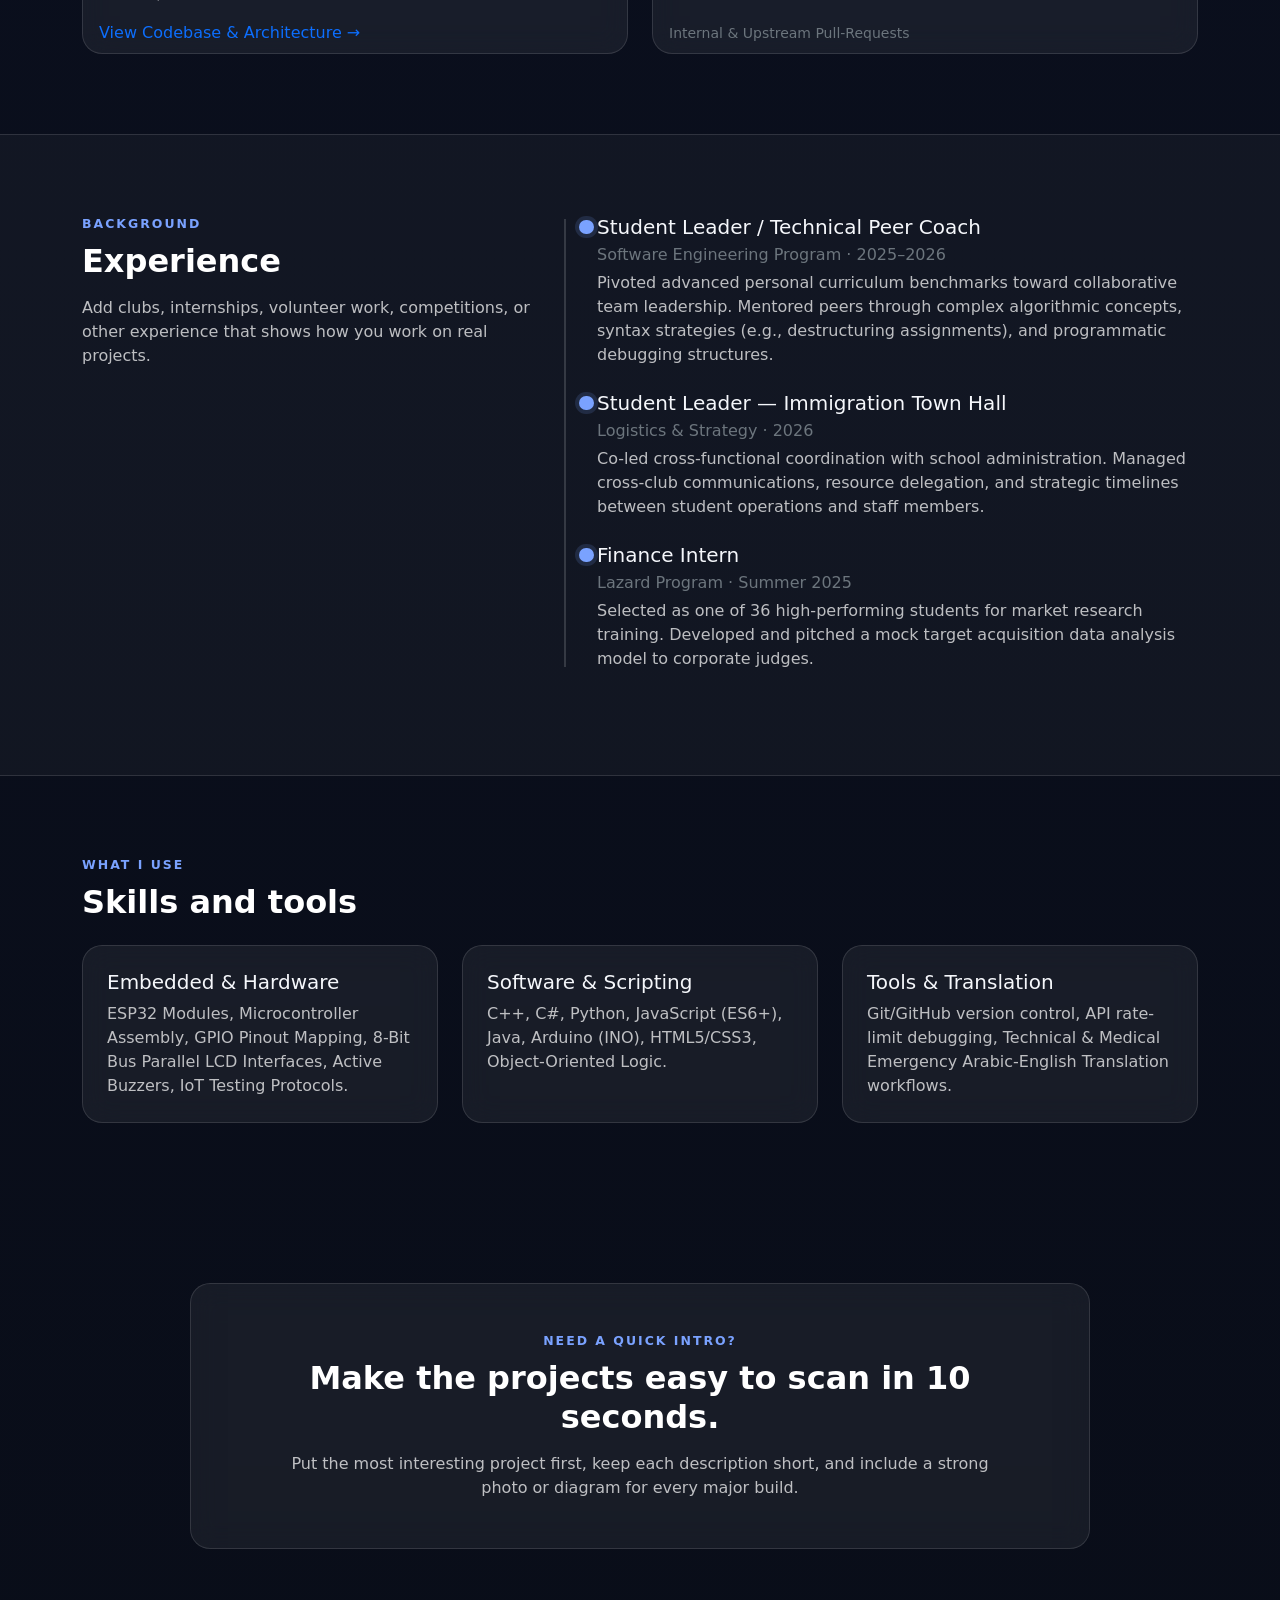
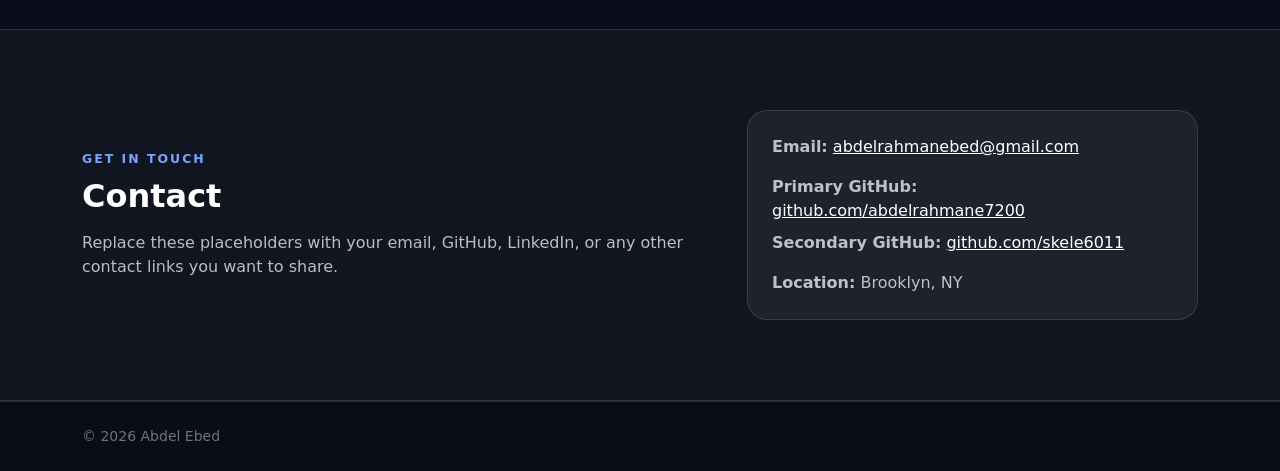
==== commit 15a37d8c: "minor changes." ====
--- a/index.html
+++ b/index.html
@@ -5,7 +5,7 @@
   <meta charset="utf-8">
   <meta name="viewport" content="width=device-width, initial-scale=1">
   <meta name="description" content="Hardware portfolio template built with Bootstrap">
-  <title>Your Name | Hardware Portfolio</title>
+  <title> Abdel Ebed | Portfolio </title>
 
   <link href="https://cdn.jsdelivr.net/npm/bootstrap@5.3.8/dist/css/bootstrap.min.css" rel="stylesheet"
     integrity="sha384-sRIl4kxILFvY47J16cr9ZwB07vP4J8+LH7qKQnuqkuIAvNWLzeN8tE5YBujZqJLB" crossorigin="anonymous">
@@ -16,7 +16,7 @@
 
   <nav id="mainNav" class="navbar navbar-expand-lg navbar-dark fixed-top portfolio-nav">
     <div class="container">
-      <a class="navbar-brand fw-semibold" href="#home">Your Name</a>
+      <a class="navbar-brand fw-semibold" href="#home"> Abdel Ebed </a>
       <button class="navbar-toggler" type="button" data-bs-toggle="collapse" data-bs-target="#navMenu"
         aria-controls="navMenu" aria-expanded="false" aria-label="Toggle navigation">
         <span class="navbar-toggler-icon"></span>
@@ -97,6 +97,9 @@
                   <li><strong>Architecture:</strong> Dual-weather API rotation to bypass rate-limiting blocks.</li>
                   <li><strong>Hardware:</strong> Wired an 8-bit parallel LCD screen and active buzzer using custom GPIO
                     configuration.</li>
+                  <li><strong>Upstream Contribution:</strong> Submitted a core processor compatibility patch to the
+                    major <code>TFT_eSPI</code> library (4.8k GitHub Stars).</li>
+
                 </ul>
               </div>
               <div class="card-footer bg-transparent border-0 pt-0">
@@ -117,8 +120,6 @@
                 <ul class="project-meta">
                   <li><strong>Feature Launch:</strong> Engineered a custom <code>:copyhistory</code> feature for a JS
                     CLI project to streamline high-volume grading protocols.</li>
-                  <li><strong>Upstream Contribution:</strong> Submitted a core processor compatibility patch to the
-                    major <code>TFT_eSPI</code> library (4.8k GitHub Stars).</li>
                 </ul>
               </div>
               <div class="card-footer bg-transparent border-0 pt-0">
@@ -237,9 +238,12 @@
           </div>
           <div class="col-lg-5">
             <div class="contact-card p-4">
-              <p class="mb-2"><strong>Email:</strong> abdelrahmanebed@gmail.com</p>
-              <p class="mb-2"><strong>GitHub:</strong> <a href="https://github.com/abdelrahmane7200"
-                  class="text-white">github.com/abdelrahmane7200</a></p>
+              <p class="mb-3"><strong>Email:</strong> <a href="mailto:abdelrahmanebed@gmail.com"
+                  class="text-white">abdelrahmanebed@gmail.com</a></p>
+              <p class="mb-2"><strong>Primary GitHub:</strong> <a href="https://github.com/abdelrahmane7200"
+                  target="_blank" class="text-white">github.com/abdelrahmane7200</a></p>
+              <p class="mb-3"><strong>Secondary GitHub:</strong> <a href="https://github.com/skele6011" target="_blank"
+                  class="text-white">github.com/skele6011</a></p>
               <p class="mb-0"><strong>Location:</strong> Brooklyn, NY</p>
             </div>
           </div>
@@ -250,8 +254,7 @@
 
   <footer class="py-4">
     <div class="container d-flex flex-column flex-md-row justify-content-between gap-2 small text-secondary">
-      <span>© <span id="year"></span> Your Name</span>
-      <span>Built with Bootstrap and custom CSS</span>
+      <span>© <span id="year"></span> Abdel Ebed </span>
     </div>
   </footer>
 
